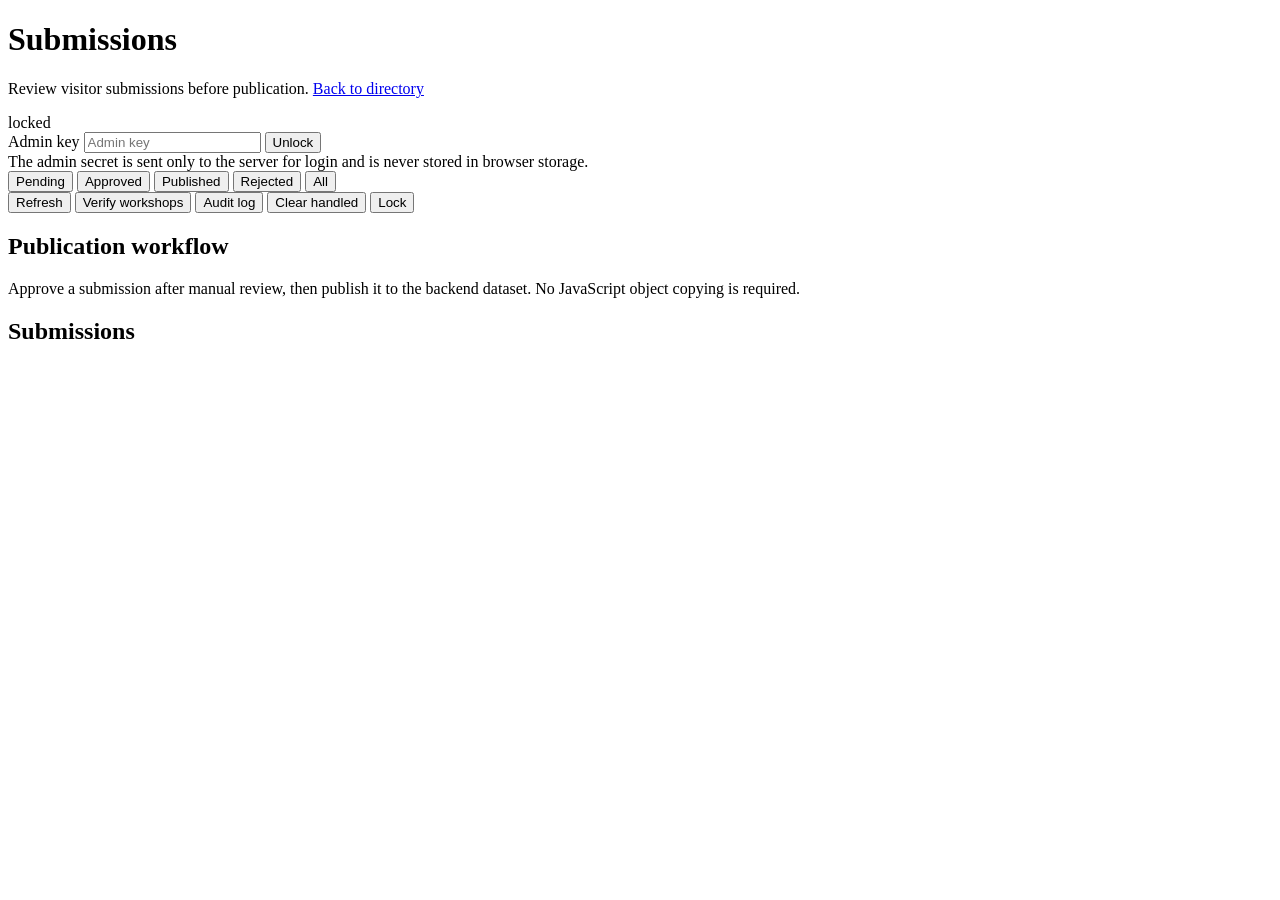
==== admin.html @ c84f1bea "Fix admin's stale directory link and FONT-AUDIT's file reference Follow-up to bca104a: that commit's" ====
<!DOCTYPE html>
<html lang="en">
<head>
<meta charset="UTF-8">
<meta name="viewport" content="width=device-width, initial-scale=1.0, viewport-fit=cover">
<meta name="robots" content="noindex, nofollow">
<title>Submissions — Garage Finder</title>
<link rel="stylesheet" href="css/styles.css?v=2">
<link rel="stylesheet" href="css/admin.css?v=3">
</head>
<body>
<div class="wrap">
  <header>
    <div><h1>Submissions</h1><p>Review visitor submissions before publication. <a href="garage-finder.html">Back to directory</a></p></div>
    <span class="stamp" id="pending-stamp">locked</span>
  </header>
  <div id="gate" class="admin-gate">
    <label for="admin-key">Admin key</label>
    <input type="password" id="admin-key" placeholder="Admin key" autocomplete="off">
    <button class="btn-primary" id="unlock-btn">Unlock</button>
    <div class="hint" id="gate-msg">The admin secret is sent only to the server for login and is never stored in browser storage.</div>
  </div>
  <div id="panel" class="is-hidden">
    <div class="admin-toolbar">
      <div class="admin-filters">
        <button data-s="pending" class="active">Pending</button>
        <button data-s="approved">Approved</button>
        <button data-s="published">Published</button>
        <button data-s="rejected">Rejected</button>
        <button data-s="all">All</button>
      </div>
      <div class="admin-actions">
        <button class="btn-ghost" id="refresh-btn">Refresh</button>
        <button class="btn-ghost" id="verify-btn">Verify workshops</button>
        <button class="btn-ghost" id="audit-btn">Audit log</button>
        <button class="btn-ghost" id="clear-btn">Clear handled</button>
        <button class="btn-primary" id="lock-btn">Lock</button>
      </div>
    </div>
    <div class="export-box">
      <div class="export-head"><h2>Publication workflow</h2><span class="hint" id="export-count"></span></div>
      <p class="hint">Approve a submission after manual review, then publish it to the backend dataset. No JavaScript object copying is required.</p>
    </div>
    <div class="results-head"><h2>Submissions</h2><span class="count" id="showing"></span></div>
    <div id="sub-list"></div>
    <section class="verification-panel" id="verification-panel" hidden>
      <div class="results-head"><h2>Workshop verification</h2><span class="count" id="verification-showing"></span></div>
      <p class="hint">Mark published workshop information as verified, outdated, or requiring review.</p>
      <div id="verification-list"></div>
    </section>
    <section class="verification-panel" id="audit-panel" hidden>
      <div class="results-head"><h2>Admin audit log</h2><span class="count" id="audit-showing"></span></div>
      <div id="audit-list"></div>
    </section>
  </div>
</div>
<script src="security-v4.js?v=4"></script>
<script src="admin/admin.js?v=3"></script>
</body>
</html>
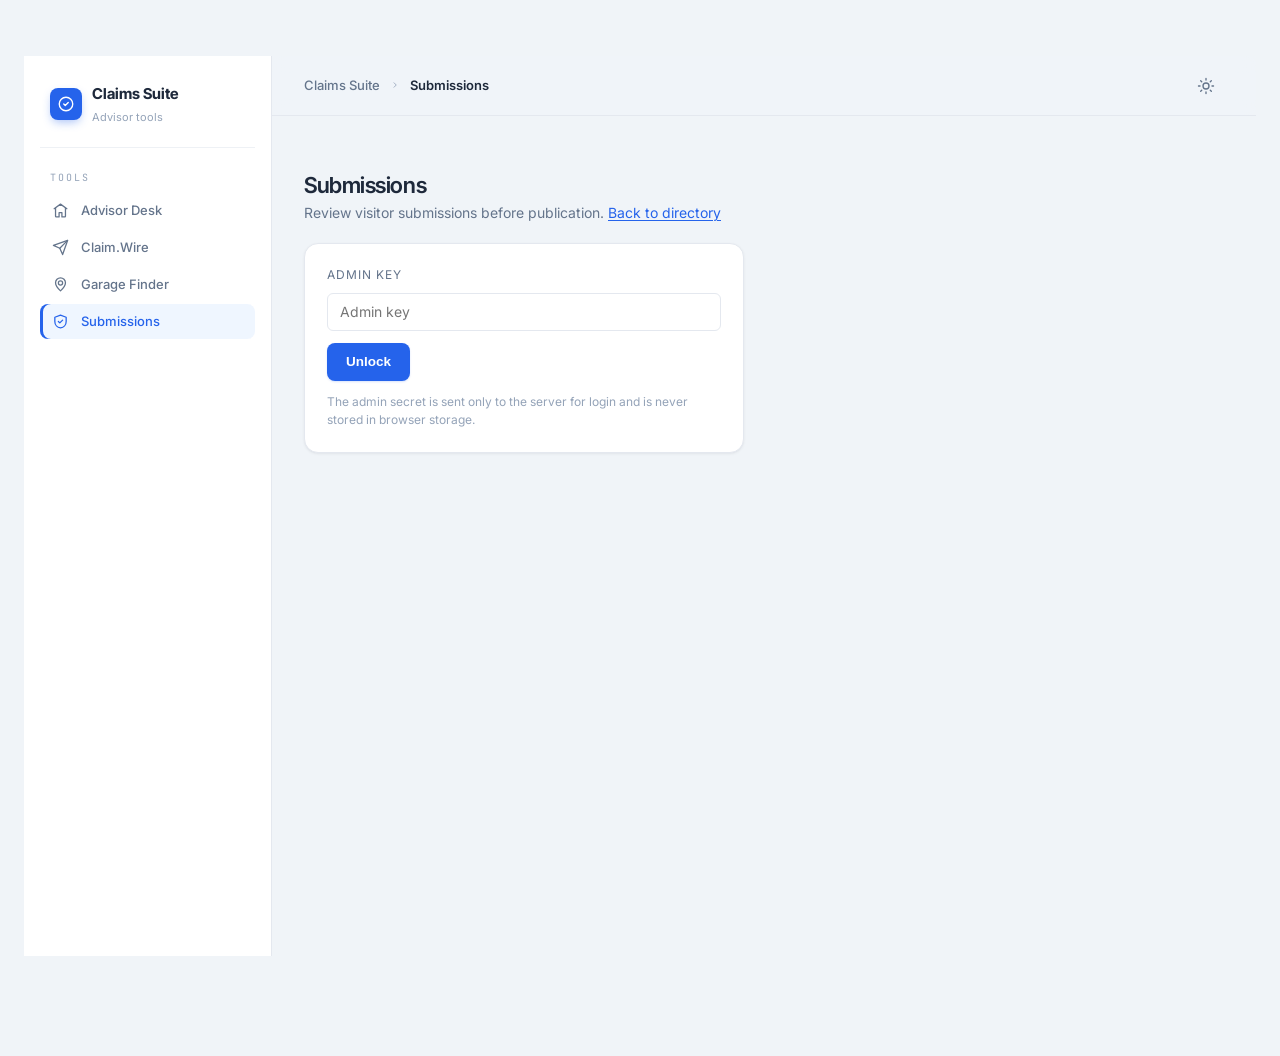
==== commit dc125e51: "Redesign the site with an Adminator-style dashboard shell Add a shared sidebar+topbar app shell and " ====
--- a/admin.html
+++ b/admin.html
@@ -5,10 +5,19 @@
 <meta name="viewport" content="width=device-width, initial-scale=1.0, viewport-fit=cover">
 <meta name="robots" content="noindex, nofollow">
 <title>Submissions — Garage Finder</title>
+<script>try{var t=localStorage.getItem('claims-suite-theme');if(t)document.documentElement.setAttribute('data-theme',t);}catch(e){}</script>
+<link rel="stylesheet" href="css/theme-adminator.css">
 <link rel="stylesheet" href="css/styles.css?v=2">
 <link rel="stylesheet" href="css/admin.css?v=3">
 </head>
-<body>
+<body data-active="admin" data-crumbs="Claims Suite | Submissions">
+
+<div class="shell">
+<div data-shell-sidebar></div>
+<div class="main">
+<div data-shell-topbar></div>
+<main class="content">
+
 <div class="wrap">
   <header>
     <div><h1>Submissions</h1><p>Review visitor submissions before publication. <a href="garage-finder.html">Back to directory</a></p></div>
@@ -54,6 +63,12 @@
     </section>
   </div>
 </div>
+
+</main>
+</div>
+</div>
+
+<script src="js/shell.js"></script>
 <script src="security-v4.js?v=4"></script>
 <script src="admin/admin.js?v=3"></script>
 </body>
--- a/css/theme-adminator.css
+++ b/css/theme-adminator.css
@@ -0,0 +1,169 @@
+/* Shared Adminator-style theme + app shell — used by index.html, claimwire.html,
+   admin.html, and garage-finder's "Adminator" design. Loaded after each page's
+   own stylesheet's tokens are aliased onto these. */
+
+@import url('https://fonts.googleapis.com/css2?family=Inter:wght@400;500;600;700&family=Inter+Tight:wght@500;600;700&family=JetBrains+Mono:wght@400;500&display=swap');
+
+:root{
+  --bg-body:#f0f4f8; --bg-card:#fff; --bg-sidebar:#fff; --bg-hover:#f8fafc; --bg-muted:#f1f5f9;
+  --t-base:#1e293b; --t-muted:#64748b; --t-light:#94a3b8; --t-inverse:#fff;
+  --border:#e4e8ef; --border-soft:#eef1f5;
+  --primary:#2563eb; --primary-light:#3b82f6; --primary-dark:#1d4ed8; --primary-soft:#eff6ff; --primary-ring:rgba(37,99,235,.18);
+  --success:#10b981; --success-soft:#ecfdf5;
+  --warning:#f59e0b; --warning-soft:#fffbeb;
+  --danger:#ef4444; --danger-soft:#fef2f2;
+  --info:#0ea5e9; --info-soft:#f0f9ff;
+  --purple:#8b5cf6; --purple-soft:#f5f3ff;
+  --pink:#ec4899; --pink-soft:#fdf2f8;
+  --teal:#14b8a6; --teal-soft:#f0fdfa;
+  --orange:#f97316; --orange-soft:#fff7ed;
+  --shadow-sm:0 1px 2px 0 rgba(15,23,42,.04);
+  --shadow-card:0 1px 3px 0 rgba(15,23,42,.06),0 1px 2px -1px rgba(15,23,42,.04);
+  --shadow-lg:0 10px 15px -3px rgba(15,23,42,.08),0 4px 6px -4px rgba(15,23,42,.05);
+  --overlay:rgba(240,244,248,.72);
+}
+@media (prefers-color-scheme: dark){
+  :root:not([data-theme="light"]){
+    --bg-body:#0b1120; --bg-card:#141b2d; --bg-sidebar:#141b2d; --bg-hover:#1c2438; --bg-muted:#1a2237;
+    --t-base:#f1f5f9; --t-muted:#94a3b8; --t-light:#64748b; --t-inverse:#0b1120;
+    --border:#222c42; --border-soft:#1a2237;
+    --primary:#60a5fa; --primary-light:#93c5fd; --primary-dark:#3b82f6; --primary-soft:#0f2847; --primary-ring:rgba(96,165,250,.24);
+    --success:#34d399; --success-soft:#0f2a20;
+    --warning:#fbbf24; --warning-soft:#2b1f08;
+    --danger:#f87171; --danger-soft:#2b1414;
+    --info:#38bdf8; --info-soft:#0d2232;
+    --purple:#a78bfa; --purple-soft:#1e1a2c;
+    --pink:#f472b6; --pink-soft:#2a1424;
+    --teal:#2dd4bf; --teal-soft:#0e2826;
+    --orange:#fb923c; --orange-soft:#2a1810;
+    --shadow-sm:0 1px 2px 0 rgba(0,0,0,.4);
+    --shadow-card:0 1px 3px 0 rgba(0,0,0,.3),0 1px 2px -1px rgba(0,0,0,.25);
+    --shadow-lg:0 10px 15px -3px rgba(0,0,0,.5),0 4px 6px -4px rgba(0,0,0,.4);
+    --overlay:rgba(11,17,32,.72);
+  }
+}
+:root[data-theme="dark"]{
+  --bg-body:#0b1120; --bg-card:#141b2d; --bg-sidebar:#141b2d; --bg-hover:#1c2438; --bg-muted:#1a2237;
+  --t-base:#f1f5f9; --t-muted:#94a3b8; --t-light:#64748b; --t-inverse:#0b1120;
+  --border:#222c42; --border-soft:#1a2237;
+  --primary:#60a5fa; --primary-light:#93c5fd; --primary-dark:#3b82f6; --primary-soft:#0f2847; --primary-ring:rgba(96,165,250,.24);
+  --success:#34d399; --success-soft:#0f2a20;
+  --warning:#fbbf24; --warning-soft:#2b1f08;
+  --danger:#f87171; --danger-soft:#2b1414;
+  --info:#38bdf8; --info-soft:#0d2232;
+  --purple:#a78bfa; --purple-soft:#1e1a2c;
+  --pink:#f472b6; --pink-soft:#2a1424;
+  --teal:#2dd4bf; --teal-soft:#0e2826;
+  --orange:#fb923c; --orange-soft:#2a1810;
+  --shadow-sm:0 1px 2px 0 rgba(0,0,0,.4);
+  --shadow-card:0 1px 3px 0 rgba(0,0,0,.3),0 1px 2px -1px rgba(0,0,0,.25);
+  --shadow-lg:0 10px 15px -3px rgba(0,0,0,.5),0 4px 6px -4px rgba(0,0,0,.4);
+  --overlay:rgba(11,17,32,.72);
+}
+
+/* ---------- base ---------- */
+.shell, .shell *{ box-sizing:border-box; }
+.shell{ display:grid; grid-template-columns:248px 1fr; min-height:100vh; background:var(--bg-body); color:var(--t-base);
+  font-family:Inter,system-ui,Segoe UI,Ubuntu,Cantarell,Noto Sans,-apple-system,Roboto,sans-serif;
+  font-size:14px; line-height:1.55; -webkit-font-smoothing:antialiased; }
+.shell .eyebrow{ color:var(--t-light); font-family:'JetBrains Mono',monospace; font-size:10px; font-weight:500; letter-spacing:.18em; text-transform:uppercase; }
+.shell h1, .shell h2, .shell h3{ font-family:'Inter Tight',Inter,sans-serif; letter-spacing:-.02em; margin:0; }
+
+/* ---------- sidebar ---------- */
+.d-sidebar{ background:var(--bg-sidebar); border-right:1px solid var(--border); display:flex; flex-direction:column;
+  gap:22px; height:100vh; overflow-y:auto; padding:22px 16px 18px; position:sticky; top:0; }
+.d-sidebar::-webkit-scrollbar{ width:4px; }
+.d-sidebar .brand{ align-items:center; border-bottom:1px solid var(--border-soft); display:flex; gap:10px; padding:4px 10px 20px; text-decoration:none; color:inherit; }
+.d-sidebar .brand-logo{ background:var(--primary); border-radius:8px; box-shadow:0 4px 10px -2px rgba(37,99,235,.4);
+  display:grid; place-items:center; height:32px; width:32px; flex-shrink:0; color:#fff; }
+.d-sidebar .brand-logo svg{ width:18px; height:18px; }
+.d-sidebar .brand-name{ font-family:'Inter Tight',Inter,sans-serif; font-weight:700; font-size:15px; color:var(--t-base); }
+.d-sidebar .brand-sub{ color:var(--t-light); font-size:11px; }
+.nav-section{ display:flex; flex-direction:column; gap:2px; }
+.nav-label{ color:var(--t-light); font-family:'JetBrains Mono',monospace; font-size:10px; letter-spacing:.2em; padding:0 10px 6px; text-transform:uppercase; }
+.nav-link{ align-items:center; border-radius:8px; color:var(--t-muted); display:flex; font-size:13px; font-weight:500;
+  gap:12px; line-height:1.2; padding:9px 12px; text-decoration:none; transition:background-color .18s ease,color .18s ease,box-shadow .18s ease; }
+.nav-link svg{ width:17px; height:17px; flex-shrink:0; fill:none; stroke:currentColor; stroke-width:1.8; stroke-linecap:round; stroke-linejoin:round; }
+.nav-link:hover{ background:var(--bg-hover); color:var(--t-base); }
+.nav-link.is-active{ background:var(--primary-soft); box-shadow:inset 3px 0 0 var(--primary); color:var(--primary); }
+.nav-badge{ margin-left:auto; border-radius:999px; font-family:'JetBrains Mono',monospace; font-size:10px; font-weight:600; padding:2px 7px; background:var(--primary-soft); color:var(--primary); }
+
+/* ---------- topbar ---------- */
+.main{ display:flex; flex-direction:column; min-width:0; }
+.d-topbar{ align-items:center; backdrop-filter:saturate(140%) blur(10px); -webkit-backdrop-filter:saturate(140%) blur(10px);
+  background:var(--overlay); border-bottom:1px solid var(--border); display:flex; height:60px; justify-content:space-between;
+  padding:0 32px; position:sticky; top:0; z-index:10; }
+.crumbs{ align-items:center; color:var(--t-muted); display:flex; font-size:13px; font-weight:500; gap:10px; }
+.crumbs .current{ color:var(--t-base); font-weight:600; }
+.crumbs .sep{ color:var(--t-light); width:10px; height:10px; }
+.hamburger{ align-items:center; background:none; border:none; border-radius:8px; color:var(--t-base); cursor:pointer;
+  display:none; height:36px; justify-content:center; margin-right:4px; padding:0; transition:background .16s; width:36px; }
+.hamburger svg{ width:20px; height:20px; stroke:currentColor; stroke-width:2; fill:none; }
+.topbar-actions{ align-items:center; display:flex; gap:6px; }
+.icon-btn{ align-items:center; background:none; border:none; border-radius:8px; color:var(--t-muted); cursor:pointer;
+  display:grid; height:36px; place-items:center; position:relative; transition:background .18s,color .18s; width:36px; }
+.icon-btn:hover{ background:var(--bg-hover); color:var(--t-base); }
+.icon-btn svg{ width:18px; height:18px; stroke:currentColor; stroke-width:1.8; fill:none; }
+
+/* ---------- content ---------- */
+.content{ padding:32px 32px 40px; width:100%; max-width:1240px; }
+.grid{ display:grid; gap:20px; grid-template-columns:repeat(12,1fr); }
+.grid>*{ min-width:0; }
+.col-12{ grid-column:span 12; }
+.col-6{ grid-column:span 6; }
+.col-4{ grid-column:span 4; }
+.col-3{ grid-column:span 3; }
+@media (max-width:900px){ .col-6,.col-4,.col-3{ grid-column:span 12; } }
+
+/* ---------- cards / kpis ---------- */
+.card, .kpi-card{ background:var(--bg-card); border:1px solid var(--border); border-radius:14px; box-shadow:var(--shadow-card); }
+.card{ display:flex; flex-direction:column; min-width:0; padding:22px; }
+.card-head{ align-items:flex-end; border-bottom:1px solid var(--border-soft); display:flex; gap:16px; justify-content:space-between; margin-bottom:20px; padding:0 0 16px; }
+.card-title{ font-size:16px; font-weight:700; color:var(--t-base); }
+.card-action{ color:var(--primary); font-size:12.5px; font-weight:600; text-decoration:none; white-space:nowrap; }
+.kpi-card{ display:flex; flex-direction:column; gap:14px; padding:22px 22px 20px; }
+.kpi-top{ display:flex; align-items:center; justify-content:space-between; gap:12px; }
+.kpi-icon{ border-radius:9px; display:grid; flex-shrink:0; height:32px; place-items:center; width:32px; }
+.kpi-icon svg{ width:16px; height:16px; stroke:currentColor; fill:none; stroke-width:1.8; }
+.kpi-icon.success{ background:var(--success-soft); color:var(--success); }
+.kpi-icon.danger{ background:var(--danger-soft); color:var(--danger); }
+.kpi-icon.primary{ background:var(--primary-soft); color:var(--primary); }
+.kpi-icon.purple{ background:var(--purple-soft); color:var(--purple); }
+.kpi-icon.warning{ background:var(--warning-soft); color:var(--warning); }
+.kpi-label{ color:var(--t-muted); font-size:12.5px; font-weight:500; }
+.kpi-value{ color:var(--t-base); font-family:'Inter Tight',Inter,sans-serif; font-size:34px; font-weight:700; letter-spacing:-.03em; line-height:1; }
+.kpi-pill{ align-items:center; border-radius:999px; display:inline-flex; flex-shrink:0; font-family:'JetBrains Mono',monospace; font-size:10.5px; font-weight:500; gap:4px; letter-spacing:.02em; padding:4px 9px; }
+.kpi-pill svg{ width:11px; height:11px; stroke:currentColor; fill:none; stroke-width:2.5; }
+.kpi-pill.up{ background:var(--success-soft); color:var(--success); }
+.kpi-pill.down{ background:var(--danger-soft); color:var(--danger); }
+.kpi-pill.flat, .kpi-pill.info{ background:var(--info-soft); color:var(--info); }
+
+/* ---------- tags / badges ---------- */
+.tag{ align-items:center; border-radius:999px; display:inline-flex; font-size:10.5px; font-weight:600; letter-spacing:.02em; line-height:1; padding:3px 9px; }
+.tag.t-new{ background:var(--purple-soft); color:var(--purple); }
+.tag.t-used{ background:var(--orange-soft); color:var(--orange); }
+.tag.t-unavail{ background:var(--danger-soft); color:var(--danger); }
+.tag.t-old{ background:var(--bg-muted); color:var(--t-muted); }
+
+/* ---------- table ---------- */
+.table{ border-collapse:collapse; width:100%; }
+.table thead th{ border-bottom:1px solid var(--border); color:var(--t-light); font-family:'JetBrains Mono',monospace; font-size:10px; font-weight:500; letter-spacing:.14em; padding:10px 0 12px; text-align:left; text-transform:uppercase; }
+.table tbody td{ border-bottom:1px solid var(--border-soft); padding:12px 0; font-size:13.5px; color:var(--t-base); }
+.table tbody tr:last-child td{ border-bottom:none; }
+
+/* ---------- buttons ---------- */
+.btn{ align-items:center; border:1px solid transparent; border-radius:8px; cursor:pointer; display:inline-flex; font-size:13px; font-weight:600; gap:8px; padding:9px 14px; transition:all .18s ease; white-space:nowrap; font-family:inherit; }
+.btn svg{ width:15px; height:15px; stroke:currentColor; fill:none; stroke-width:2; }
+.btn--primary{ background:var(--primary); box-shadow:0 1px 2px var(--primary-ring); color:#fff; }
+.btn--primary:hover{ background:var(--primary-dark); }
+.btn--ghost{ background:var(--bg-card); border-color:var(--border); color:var(--t-base); }
+.btn--ghost:hover{ background:var(--bg-hover); }
+
+/* ---------- mobile drawer ---------- */
+@media (max-width:900px){
+  .shell{ grid-template-columns:1fr; }
+  .d-sidebar{ position:fixed; left:0; top:0; width:248px; z-index:40; transform:translateX(-100%); transition:transform .22s ease; box-shadow:var(--shadow-lg); }
+  .shell.is-drawer-open .d-sidebar{ transform:translateX(0); }
+  .hamburger{ display:flex; }
+  .content{ padding:20px 18px 32px; }
+}
--- a/css/styles.css
+++ b/css/styles.css
@@ -0,0 +1,815 @@
+  :root{
+    /* Aliased onto the shared Adminator tokens in css/theme-adminator.css — this
+       repaints every rule below without needing to touch each one. */
+    --ink:var(--t-base);
+    --ink-soft:var(--t-muted);
+    --ink-faint:var(--t-light);
+    --bg:var(--bg-card);
+    --surface:var(--bg-body);
+    /* --border and --danger share their name with a css/theme-adminator.css token
+       of the same name — leaving them undeclared here lets that shared value
+       cascade through instead of self-referencing (which would be circular). */
+    --border-strong:var(--border);
+    --agency:var(--success);
+    --nonagency:var(--warning);
+    --focus:var(--primary);
+    --on-ink:var(--t-inverse);
+    --agency-tint:var(--success-soft);
+    --nonagency-tint:var(--warning-soft);
+    font-family:Inter,-apple-system,BlinkMacSystemFont,'Segoe UI',Roboto,Helvetica,Arial,sans-serif;
+  }
+  *{box-sizing:border-box;}
+  body{
+    margin:0;
+    background:var(--surface);
+    transition:background .15s ease, color .15s ease;
+    color:var(--ink);
+    padding:56px 24px 100px;
+    min-height:100vh;
+  }
+  .wrap{max-width:1180px;margin:0 auto;}
+  header{
+    margin-bottom:20px;
+  }
+  header h1{
+    font-size:22px;
+    font-weight:600;
+    margin:0 0 6px;
+    letter-spacing:-0.01em;
+  }
+  header p{
+    margin:0;
+    color:var(--ink-soft);
+    font-size:14px;
+    line-height:1.5;
+  }
+  .stamp{
+    font-size:12.5px;
+    color:var(--ink-faint);
+    display:none;
+  }
+  .stats-row{
+    display:grid;
+    grid-template-columns:repeat(4,1fr);
+    gap:14px;
+    margin-bottom:14px;
+  }
+  @media (max-width:700px){
+    .stats-row{grid-template-columns:1fr 1fr;}
+  }
+  .stat-cell{
+    background:var(--bg);
+    border:1px solid var(--border);
+    border-radius:16px;
+    padding:18px 20px;
+  }
+  .stat-num{
+    font-size:28px;
+    font-weight:700;
+    letter-spacing:-0.02em;
+    line-height:1;
+    margin-bottom:6px;
+  }
+  .stat-cell.agency .stat-num{color:var(--agency);}
+  .stat-cell.nonagency .stat-num{color:var(--nonagency);}
+  .stat-label{
+    font-size:12.5px;
+    color:var(--ink-soft);
+    font-weight:500;
+  }
+  .panel{
+    padding:20px 22px;
+    margin-bottom:14px;
+    background:var(--bg);
+    border:1px solid var(--border);
+    border-radius:16px;
+  }
+  .filters{
+    display:grid;
+    grid-template-columns:1.3fr 1fr 1fr 1.2fr auto;
+    gap:12px;
+    align-items:end;
+  }
+  @media (max-width:760px){
+    .filters{grid-template-columns:1fr 1fr;}
+  }
+  .field label{
+    display:block;
+    font-size:12px;
+    font-weight:500;
+    color:var(--ink-soft);
+    margin-bottom:6px;
+  }
+  input,select{
+    width:100%;
+    height:38px;
+    border:1px solid var(--border-strong);
+    border-radius:6px;
+    padding:0 12px;
+    font-size:14px;
+    background:var(--bg);
+    color:var(--ink);
+    font-family:inherit;
+    transition:border-color .12s ease, background .15s ease;
+  }
+  input:focus,select:focus,button:focus{
+    outline:none;
+    border-color:var(--focus);
+    box-shadow:0 0 0 3px rgba(37,99,235,0.1);
+  }
+  .type-toggle{display:flex;flex-direction:column;gap:2px;}
+  .type-toggle button{
+    height:38px;
+    border:none;
+    border-radius:8px;
+    background:transparent;
+    font-size:13.5px;
+    font-weight:500;
+    cursor:pointer;
+    color:var(--ink-soft);
+    text-align:left;
+    padding:0 12px;
+    transition:all .12s ease;
+  }
+  .type-toggle button:hover{background:var(--surface);}
+  .type-toggle button.active[data-t="all"]{background:var(--ink);color:var(--on-ink);}
+  .type-toggle button.active[data-t="agency"]{background:var(--agency);color:var(--on-ink);}
+  .type-toggle button.active[data-t="nonagency"]{background:var(--nonagency);color:var(--on-ink);}
+  .btn-primary{
+    height:38px;
+    padding:0 18px;
+    background:var(--primary);
+    color:#fff;
+    border:1px solid transparent;
+    border-radius:8px;
+    font-size:13.5px;
+    font-weight:600;
+    cursor:pointer;
+    white-space:nowrap;
+    box-shadow:0 1px 2px var(--primary-ring);
+    transition:background .12s ease;
+  }
+  .btn-primary:hover{background:var(--primary-dark);}
+  .btn-ghost{
+    height:38px;
+    padding:0 16px;
+    background:var(--bg);
+    color:var(--ink);
+    border:1px solid var(--border-strong);
+    border-radius:8px;
+    font-size:13.5px;
+    font-weight:600;
+    cursor:pointer;
+    transition:background .12s ease;
+  }
+  .btn-ghost:hover{background:var(--surface);}
+  .theme-toggle{
+    height:38px;
+    width:38px;
+    padding:0;
+    background:var(--bg);
+    color:var(--ink-soft);
+    border:1px solid var(--border-strong);
+    border-radius:8px;
+    cursor:pointer;
+    display:flex;
+    align-items:center;
+    justify-content:center;
+    transition:background .12s ease, color .12s ease;
+    flex-shrink:0;
+  }
+  .theme-toggle:hover{background:var(--surface);color:var(--ink);}
+  .theme-toggle svg{width:17px;height:17px;}
+  .mega-bar{
+    display:flex;
+    align-items:stretch;
+    background:var(--bg);
+    border:1px solid var(--border-strong);
+    border-radius:14px;
+    box-shadow:0 1px 3px rgba(0,0,0,0.04);
+    margin-bottom:12px;
+    position:relative;
+  }
+  .mega-bar:focus-within{border-color:var(--focus);box-shadow:0 0 0 3px rgba(37,99,235,0.1);}
+  .mega-seg{position:relative;display:flex;align-items:center;}
+  .mega-divider{width:1px;background:var(--border);margin:10px 0;}
+  .mega-trigger{
+    display:flex;
+    align-items:center;
+    gap:8px;
+    height:52px;
+    padding:0 16px;
+    border:none;
+    background:none;
+    cursor:pointer;
+    font-size:13.5px;
+    font-weight:500;
+    color:var(--ink);
+    white-space:nowrap;
+    border-radius:14px 0 0 14px;
+    transition:background .12s ease;
+  }
+  #insurer-seg .mega-trigger{border-radius:0;}
+  .mega-trigger:hover{background:var(--surface);}
+  .mega-trigger-icon{font-size:14px;}
+  .chevron{width:14px;height:14px;flex-shrink:0;color:var(--ink-faint);transition:transform .15s ease;}
+  .mega-seg.open .chevron{transform:rotate(180deg);}
+  .mega-make-seg{
+    flex:1;
+    min-width:0;
+    display:flex;
+    align-items:center;
+    gap:8px;
+    padding:0 16px;
+  }
+  .search-icon{width:16px;height:16px;flex-shrink:0;color:var(--ink-faint);}
+  .mega-make-seg input{
+    border:none;
+    height:52px;
+    padding:0;
+    font-size:14px;
+    background:transparent;
+    flex:1;
+    min-width:0;
+  }
+  .mega-make-seg input:focus{outline:none;box-shadow:none;}
+  .mega-panel{
+    display:none;
+    position:absolute;
+    top:calc(100% + 8px);
+    left:0;
+    min-width:200px;
+    background:var(--bg);
+    border:1px solid var(--border-strong);
+    border-radius:12px;
+    box-shadow:0 12px 32px rgba(0,0,0,0.14);
+    padding:8px;
+    z-index:20;
+  }
+  .mega-panel-wide{min-width:280px;padding:10px;}
+  .mega-seg.open .mega-panel{display:block;}
+  .mega-panel-search{
+    width:100%;
+    height:36px;
+    margin-bottom:8px;
+    border:1px solid var(--border-strong);
+    border-radius:8px;
+    padding:0 10px;
+    font-size:13px;
+    background:var(--bg);
+    color:var(--ink);
+    font-family:inherit;
+  }
+  .mega-panel-search:focus{outline:none;border-color:var(--focus);}
+  .mega-panel-list{max-height:280px;overflow-y:auto;display:flex;flex-direction:column;gap:2px;}
+  .mega-panel-item{
+    display:block;
+    width:100%;
+    text-align:left;
+    padding:8px 10px;
+    border:none;
+    background:none;
+    border-radius:7px;
+    font-size:13px;
+    color:var(--ink);
+    cursor:pointer;
+  }
+  .mega-panel-item:hover{background:var(--surface);}
+  .mega-panel-item.active{background:var(--ink);color:var(--on-ink);}
+  .mega-panel-empty{padding:10px;font-size:12.5px;color:var(--ink-faint);text-align:center;}
+  .secondary-row{
+    display:flex;
+    justify-content:flex-end;
+    margin-bottom:20px;
+  }
+  @media (max-width:700px){
+    .mega-bar{flex-direction:column;}
+    .mega-divider{display:none;}
+    .mega-trigger, .mega-make-seg{border-radius:0;}
+    .mega-panel{left:0;right:0;min-width:0;}
+    .secondary-row{flex-wrap:wrap;}
+    .secondary-row .btn-primary{margin-left:0;width:100%;}
+  }
+  .results-head{
+    display:flex;
+    justify-content:space-between;
+    align-items:baseline;
+    margin:6px 0 14px;
+  }
+  .results-head h2{
+    font-size:14px;
+    font-weight:600;
+    margin:0;
+    color:var(--ink-soft);
+    text-transform:uppercase;
+    letter-spacing:0.04em;
+  }
+  .count{font-size:12.5px;color:var(--ink-faint);}
+  .grid{
+    display:grid;
+    grid-template-columns:repeat(auto-fill, minmax(300px, 1fr));
+    gap:14px;
+    align-items:start;
+  }
+  .card{
+    display:flex;
+    flex-direction:column;
+    background:var(--bg);
+    border:1px solid var(--border);
+    border-radius:16px;
+    padding:16px 18px 14px;
+    position:relative;
+    overflow:hidden;
+    transition:box-shadow .15s ease, transform .15s ease, border-color .15s ease;
+  }
+  .card::before{
+    content:'';
+    position:absolute;
+    top:0; left:0; right:0;
+    height:4px;
+    border-radius:16px 16px 0 0;
+  }
+  .card.agency::before{background:var(--agency);}
+  .card.nonagency::before{background:var(--nonagency);}
+  .card:hover{
+    box-shadow:0 8px 24px rgba(0,0,0,0.08);
+    transform:translateY(-2px);
+    border-color:var(--border-strong);
+  }
+  .card .stub{
+    display:inline-flex;
+    align-items:center;
+    justify-content:center;
+    font-family:ui-monospace,SFMono-Regular,Menlo,monospace;
+    font-size:10.5px;
+    font-weight:700;
+    letter-spacing:0.02em;
+    color:#fff;
+    border-radius:6px;
+    padding:3px 8px;
+    width:fit-content;
+    margin-bottom:10px;
+  }
+  .card.agency .stub{background:var(--agency);}
+  .card.nonagency .stub{background:var(--nonagency);}
+  .card-body{flex:1;min-width:0;display:flex;flex-direction:column;}
+  .card-top{
+    display:flex;
+    justify-content:space-between;
+    align-items:flex-start;
+    gap:10px;
+    margin-bottom:6px;
+  }
+  .card-top h3{
+    font-size:15px;
+    font-weight:600;
+    margin:0;
+    line-height:1.35;
+  }
+  .badge{
+    font-size:10.5px;
+    font-weight:600;
+    padding:2px 9px;
+    border-radius:20px;
+    white-space:nowrap;
+    flex-shrink:0;
+  }
+  .badge.agency{color:var(--agency);background:var(--agency-tint);}
+  .badge.nonagency{color:var(--nonagency);background:var(--nonagency-tint);}
+  .meta-row{
+    display:flex;
+    flex-wrap:wrap;
+    gap:4px 12px;
+    font-size:12.5px;
+    color:var(--ink-soft);
+    margin-bottom:8px;
+  }
+  .meta-row span{display:flex;align-items:center;gap:5px;}
+  .tags{display:flex;flex-wrap:wrap;gap:6px;margin-top:6px;}
+  .tag{
+    font-size:11px;
+    padding:3px 9px;
+    border-radius:6px;
+    background:var(--surface);
+    color:var(--ink-soft);
+  }
+  .tag.make{font-family:ui-monospace,SFMono-Regular,Menlo,monospace;}
+  .card-actions{display:flex;gap:14px;margin-top:12px;padding-top:12px;border-top:1px solid var(--border);}
+  .card-actions button{
+    font-size:12px;
+    padding:0;
+    border:none;
+    background:none;
+    cursor:pointer;
+    color:var(--ink-faint);
+    font-weight:500;
+    transition:color .12s ease;
+  }
+  .card-actions button:hover{color:var(--ink);}
+  .card-actions button.del:hover{color:var(--danger);}
+  .empty{
+    grid-column:1 / -1;
+    text-align:center;
+    padding:56px 20px;
+    color:var(--ink-soft);
+    font-size:14px;
+    background:var(--bg);
+    border:1px solid var(--border);
+    border-radius:16px;
+  }
+  .empty b{color:var(--ink);}
+  .source-note{
+    font-size:12px;
+    color:var(--ink-faint);
+    margin-top:5px;
+  }
+  dialog{
+    border:none;
+    border-radius:10px;
+    padding:0;
+    width:min(480px,92vw);
+    background:var(--bg);
+    color:var(--ink);
+    box-shadow:0 12px 36px rgba(0,0,0,0.14);
+  }
+  dialog::backdrop{background:rgba(0,0,0,0.35);}
+  .modal-head{
+    display:flex;
+    justify-content:space-between;
+    align-items:center;
+    padding:18px 22px;
+    border-bottom:1px solid var(--border);
+  }
+  .modal-head h3{margin:0;font-size:16px;font-weight:600;}
+  .modal-head button{background:none;border:none;font-size:18px;cursor:pointer;color:var(--ink-soft);}
+  .modal-body{padding:20px 22px;display:flex;flex-direction:column;gap:14px;max-height:70vh;overflow-y:auto;}
+  .modal-foot{
+    padding:16px 22px;
+    border-top:1px solid var(--border);
+    display:flex;
+    justify-content:flex-end;
+    gap:8px;
+  }
+  .radio-row{display:flex;gap:16px;}
+  .radio-row label{
+    display:flex;align-items:center;gap:6px;
+    font-size:13.5px;font-weight:500;color:var(--ink-soft);
+  }
+  .hint{font-size:12px;color:var(--ink-faint);margin-top:-6px;}
+
+  /* Shown only when one of the data-*.js files fails to load (usually a typo). */
+  .data-warning{
+    border:1px solid var(--danger);
+    border-left:4px solid var(--danger);
+    background:var(--surface);
+    color:var(--ink);
+    padding:14px 16px;
+    margin:0 0 18px;
+    font-size:13.5px;
+    line-height:1.6;
+  }
+  .data-warning code{
+    font-family:ui-monospace, SFMono-Regular, Menlo, monospace;
+    font-size:12.5px;
+    background:var(--bg);
+    border:1px solid var(--border);
+    padding:1px 5px;
+  }
+
+  /* Feedback strip after a visitor submits a workshop. */
+  .toast{
+    border:1px solid var(--border-strong);
+    border-left:4px solid var(--focus);
+    background:var(--surface);
+    color:var(--ink);
+    padding:14px 16px;
+    margin:0 0 18px;
+    font-size:13.5px;
+    line-height:1.6;
+  }
+  .toast.warn{ border-left-color:var(--nonagency); }
+
+  /* Marks a card the visitor added that hasn't been merged into the data files yet. */
+  .pending-flag{
+    display:inline-block;
+    border:1px dashed var(--focus);
+    color:var(--focus);
+    font-size:11.5px;
+    line-height:1.4;
+    padding:4px 9px;
+    margin:0 0 10px;
+  }
+
+  /* Tap-to-call and open-in-maps links on the workshop cards. */
+  .meta-row a.meta-link{
+    color:var(--ink-soft);
+    text-decoration:underline;
+    text-decoration-color:var(--border-strong);
+    text-underline-offset:3px;
+    transition:color .12s ease, text-decoration-color .12s ease;
+  }
+  .meta-row a.meta-link:hover{
+    color:var(--ink);
+    text-decoration-color:var(--ink);
+  }
+  .card-actions a.act{
+    font-size:12px;
+    font-weight:500;
+    color:var(--ink-faint);
+    text-decoration:none;
+    transition:color .12s ease;
+  }
+  .card-actions a.act:hover{ color:var(--ink); }
+  .card-actions a.act.call{ color:var(--agency); }
+  .card-actions a.act.call:hover{ opacity:.75; }
+
+  /* On touch screens the two primary actions get a bigger tap target. */
+  @media (hover:none){
+    .card-actions{gap:10px;flex-wrap:wrap;}
+    .card-actions a.act{
+      border:1px solid var(--border-strong);
+      padding:7px 14px;
+      color:var(--ink);
+    }
+    .card-actions a.act.call{
+      border-color:var(--agency);
+      color:var(--agency);
+    }
+  }
+
+  /* "Copy details" shares the .act look with Call and Directions. */
+  .card-actions button.act{
+    border:none;
+    background:none;
+    font-size:12px;
+    font-weight:500;
+    color:var(--ink-faint);
+    cursor:pointer;
+    padding:0;
+    transition:color .12s ease;
+  }
+  .card-actions button.act:hover{ color:var(--ink); }
+  @media (hover:none){
+    .card-actions button.act{
+      border:1px solid var(--border-strong);
+      padding:7px 14px;
+      color:var(--ink);
+    }
+  }
+
+  /* ==========================================================================
+     PHONE LAYOUT
+     Everything below 640px. The rules above are tuned for tablets and up.
+     ========================================================================== */
+  @media (max-width:640px){
+    body{padding:18px 13px 80px;}
+
+    header{margin-bottom:14px;}
+    header h1{font-size:19px;}
+    header p{font-size:13px;line-height:1.45;}
+
+    /* Tighter stat cells — four big boxes ate half the first screen. */
+    .stats-row{gap:8px;margin-bottom:10px;}
+    .stat-cell{padding:12px 13px;border-radius:12px;}
+    .stat-num{font-size:22px;margin-bottom:3px;}
+    .stat-label{font-size:11.5px;}
+
+    .panel{padding:14px;border-radius:12px;}
+    .filters{grid-template-columns:1fr;gap:10px;}
+
+    /* One card per row: 300px minimum columns left no breathing room. */
+    .grid{grid-template-columns:1fr;gap:10px;}
+    .card{padding:14px 15px 12px;border-radius:12px;}
+    .card-top h3{font-size:15.5px;}
+    .meta-row{font-size:13px;gap:5px 12px;}
+    .results-head{margin:4px 0 10px;}
+
+    /* 16px is the threshold below which iOS Safari zooms in on focus. */
+    input,select{height:44px;font-size:16px;}
+    .mega-trigger{height:50px;font-size:14px;}
+    .mega-make-seg input{height:50px;}
+  }
+
+  /* Long workshop names, addresses and insurer names can't push the layout
+     sideways on a narrow screen. */
+  .card-top h3, .meta-row, .tag, .source-note, .sub-fields dd{overflow-wrap:anywhere;}
+
+  /* Keep the filter bar reachable while scrolling a long result list. */
+  @media (max-width:640px){
+    .mega-bar{
+      position:sticky;
+      top:0;
+      z-index:40;
+      margin-left:-13px;
+      margin-right:-13px;
+      border-radius:0;
+      border-left:none;
+      border-right:none;
+    }
+  }
+
+  /* Touch devices: no hover effects, and real tap targets on every action. */
+  @media (hover:none){
+    .card:hover{box-shadow:none;transform:none;border-color:var(--border);}
+    .card-actions{gap:8px;flex-wrap:wrap;}
+    .card-actions button:not(.act){
+      border:1px solid var(--border-strong);
+      border-radius:8px;
+      padding:8px 14px;
+      color:var(--ink);
+      min-height:38px;
+    }
+    .card-actions a.act, .card-actions button.act{
+      border-radius:8px;
+      min-height:38px;
+      display:inline-flex;
+      align-items:center;
+    }
+    .card-actions button.del{color:var(--danger);}
+  }
+
+  /* The add/edit form becomes a bottom sheet — reachable with a thumb, and it
+     doesn't fight with the on-screen keyboard. */
+  @media (max-width:640px){
+    dialog{
+      width:100vw;
+      max-width:100vw;
+      margin:0;
+      position:fixed;
+      left:0;
+      right:0;
+      bottom:0;
+      top:auto;
+      max-height:92vh;
+      border-radius:16px 16px 0 0;
+    }
+    .modal-head{padding:16px;}
+    .modal-body{padding:16px;max-height:none;gap:13px;}
+    .modal-foot{
+      padding:12px 16px calc(12px + env(safe-area-inset-bottom));
+      position:sticky;
+      bottom:0;
+      background:var(--bg);
+      gap:10px;
+    }
+    .modal-foot button{flex:1;min-height:46px;font-size:15px;}
+    .radio-row{gap:12px;}
+    .radio-row label{min-height:38px;}
+  }
+
+  /* Jump back to the filters after scrolling through a few hundred cards. */
+  .to-top{
+    position:fixed;
+    right:14px;
+    bottom:calc(16px + env(safe-area-inset-bottom));
+    z-index:50;
+    width:46px;
+    height:46px;
+    border-radius:50%;
+    border:1px solid var(--border-strong);
+    background:var(--bg);
+    color:var(--ink);
+    font-size:17px;
+    line-height:1;
+    cursor:pointer;
+    box-shadow:0 4px 14px rgba(0,0,0,0.16);
+    opacity:0;
+    pointer-events:none;
+    transition:opacity .18s ease;
+  }
+  .to-top.show{opacity:1;pointer-events:auto;}
+  @media (min-width:641px){ .to-top{display:none;} }
+
+  /* ==========================================================================
+     CAR MAKE LOGOS
+     Real logo files live in the logos/ folder. Makes with no file get a
+     lettered badge in the brand colour, so nothing ever renders broken.
+     ========================================================================== */
+  .make-logo{
+    width:26px;
+    height:26px;
+    flex-shrink:0;
+    object-fit:contain;
+    border-radius:5px;
+    background:var(--surface);
+  }
+  .make-logo.fallback{
+    display:inline-flex;
+    align-items:center;
+    justify-content:center;
+    font-size:10px;
+    font-weight:700;
+    letter-spacing:0.02em;
+    color:#fff;
+    font-family:ui-monospace,SFMono-Regular,Menlo,monospace;
+  }
+  .make-logo.fallback.all{background:var(--ink-faint);font-size:8.5px;}
+  /* Applies to both the make list and the insurer list — scoping this under
+     .make-panel-list meant insurer rows lost their flex layout and the logo
+     sat flush against the name. */
+  .mega-panel-item.make-item{
+    display:flex;
+    align-items:center;
+    gap:12px;
+    text-align:left;
+  }
+  .make-name{flex:1;min-width:0;overflow:hidden;text-overflow:ellipsis;white-space:nowrap;}
+  .mega-make-seg{position:relative;}
+  #make-panel{left:auto;right:0;min-width:280px;}
+  @media (max-width:700px){ #make-panel{left:0;right:0;min-width:0;} }
+
+  /* ==========================================================================
+     CALL PICKER
+     ========================================================================== */
+  .call-intro{
+    margin:0 0 4px;
+    font-size:13px;
+    color:var(--ink-soft);
+    line-height:1.5;
+  }
+  .call-option{
+    display:flex;
+    align-items:center;
+    justify-content:space-between;
+    gap:14px;
+    padding:14px 16px;
+    border:1px solid var(--border-strong);
+    border-radius:10px;
+    text-decoration:none;
+    color:var(--ink);
+    transition:border-color .12s ease, background .12s ease;
+  }
+  .call-option:hover{border-color:var(--focus);background:var(--surface);}
+  .call-number{
+    font-size:15px;
+    font-weight:600;
+    font-variant-numeric:tabular-nums;
+    overflow-wrap:anywhere;
+  }
+  .call-go{
+    flex-shrink:0;
+    font-size:12.5px;
+    font-weight:600;
+    color:var(--agency);
+    border:1px solid var(--agency);
+    border-radius:20px;
+    padding:5px 14px;
+  }
+  #call-modal .modal-body{gap:10px;}
+
+  /* ==========================================================================
+     TYPE TOGGLE
+     One button that cycles: all -> agency (green) -> non-agency (yellow).
+     Colours match the accent stripe on the cards.
+     ========================================================================== */
+  .type-cycle{
+    gap:9px;
+    min-width:158px;
+    justify-content:flex-start;
+    border-radius:14px 0 0 14px;
+    transition:background .16s ease, color .16s ease;
+  }
+  .type-dot{
+    width:11px;
+    height:11px;
+    border-radius:50%;
+    flex-shrink:0;
+    border:2px solid var(--ink-faint);
+    background:transparent;
+    transition:background .16s ease, border-color .16s ease, box-shadow .16s ease;
+  }
+  .type-cycle[data-state="agency"]{
+    background:var(--agency-tint);
+    color:var(--agency);
+  }
+  .type-cycle[data-state="agency"] .type-dot{
+    background:var(--agency);
+    border-color:var(--agency);
+    box-shadow:0 0 0 3px var(--agency-tint);
+  }
+  .type-cycle[data-state="nonagency"]{
+    background:var(--nonagency-tint);
+    color:var(--nonagency);
+  }
+  .type-cycle[data-state="nonagency"] .type-dot{
+    background:var(--nonagency);
+    border-color:var(--nonagency);
+    box-shadow:0 0 0 3px var(--nonagency-tint);
+  }
+  .type-cycle[data-state="agency"]:hover,
+  .type-cycle[data-state="nonagency"]:hover{filter:brightness(0.97);}
+  @media (max-width:700px){
+    .type-cycle{border-radius:0;width:100%;min-width:0;}
+  }
+
+  /* Insurer rows reuse the make-item layout, but names run long. */
+  #insurer-panel-list .make-name{
+    white-space:normal;
+    line-height:1.35;
+    font-size:13px;
+  }
+  #insurer-panel-list .mega-panel-item.make-item{
+    align-items:center;
+    gap:12px;
+    padding:9px 12px;
+  }
--- a/css/admin.css
+++ b/css/admin.css
@@ -0,0 +1,166 @@
+/* Admin review page — loaded on top of styles.css, which supplies the palette. */
+
+.admin-gate{
+  border:1px solid var(--border);
+  background:var(--bg);
+  border-radius:14px;
+  box-shadow:var(--shadow-card);
+  padding:22px;
+  max-width:440px;
+  margin:0 0 24px;
+}
+.admin-gate label{
+  display:block;
+  font-size:12px;
+  text-transform:uppercase;
+  letter-spacing:.08em;
+  color:var(--ink-soft);
+  margin-bottom:8px;
+}
+.admin-gate input{
+  width:100%;
+  padding:11px 12px;
+  border:1px solid var(--border-strong);
+  background:var(--bg);
+  color:var(--ink);
+  font-size:14px;
+  margin-bottom:12px;
+}
+.admin-gate input:focus{ outline:2px solid var(--focus); outline-offset:-2px; }
+.admin-gate .hint{ margin-top:12px; }
+
+.admin-toolbar{
+  display:flex;
+  flex-wrap:wrap;
+  gap:12px;
+  justify-content:space-between;
+  align-items:center;
+  margin-bottom:22px;
+}
+.admin-filters, .admin-actions, .export-tabs{ display:flex; flex-wrap:wrap; gap:8px; }
+.admin-filters button, .export-tabs button{
+  border:1px solid var(--border-strong);
+  background:var(--bg);
+  color:var(--ink-soft);
+  padding:8px 14px;
+  border-radius:20px;
+  font-size:13px;
+  font-weight:500;
+  cursor:pointer;
+  transition:background .15s ease,color .15s ease,border-color .15s ease;
+}
+.admin-filters button.active, .export-tabs button.active{
+  background:var(--primary-soft);
+  color:var(--primary);
+  border-color:var(--primary-soft);
+}
+
+.export-box{
+  border:1px solid var(--border);
+  background:var(--bg);
+  border-radius:14px;
+  box-shadow:var(--shadow-card);
+  padding:20px;
+  margin-bottom:32px;
+}
+.export-head{ display:flex; justify-content:space-between; align-items:baseline; gap:12px; }
+.export-head h2{ font-size:16px; margin:0 0 4px; }
+.export-box .export-tabs{ margin:14px 0 12px; }
+.export-box textarea{
+  width:100%;
+  min-height:190px;
+  padding:14px;
+  border:1px solid var(--border-strong);
+  background:var(--bg);
+  color:var(--ink);
+  font-family:ui-monospace, SFMono-Regular, Menlo, monospace;
+  font-size:12.5px;
+  line-height:1.65;
+  white-space:pre;
+  resize:vertical;
+  margin-bottom:12px;
+}
+.export-box textarea:focus{ outline:2px solid var(--focus); outline-offset:-2px; }
+.export-box .hint{ margin-left:10px; }
+
+.sub-card{
+  border:1px solid var(--border);
+  border-left:3px solid var(--border-strong);
+  background:var(--bg);
+  border-radius:14px;
+  box-shadow:var(--shadow-card);
+  padding:18px 20px;
+  margin-bottom:14px;
+}
+.sub-card.pending{ border-left-color:var(--focus); }
+.sub-card.merged{ border-left-color:var(--agency); }
+.sub-card.rejected{ border-left-color:var(--danger); opacity:.62; }
+
+.sub-head{ display:flex; justify-content:space-between; align-items:flex-start; gap:14px; }
+.sub-head h3{ font-size:15.5px; margin:0 0 6px; }
+.sub-meta{
+  display:flex; flex-wrap:wrap; gap:10px; align-items:center;
+  font-size:12.5px; color:var(--ink-soft);
+}
+.edit-flag{ color:var(--nonagency); }
+.sub-status{
+  font-size:11px; text-transform:uppercase; letter-spacing:.08em;
+  border:1px solid var(--border-strong); padding:3px 8px; color:var(--ink-soft);
+  white-space:nowrap;
+}
+.sub-status.pending{ color:var(--focus); border-color:var(--focus); }
+.sub-status.merged{ color:var(--agency); border-color:var(--agency); }
+.sub-status.rejected{ color:var(--danger); border-color:var(--danger); }
+
+.sub-fields{
+  display:grid;
+  grid-template-columns:110px 1fr;
+  gap:4px 14px;
+  margin:14px 0 0;
+  font-size:13.5px;
+}
+.sub-fields dt{ color:var(--ink-faint); font-size:12px; padding-top:2px; }
+.sub-fields dd{ margin:0; color:var(--ink); overflow-wrap:anywhere; }
+
+.sub-actions{ display:flex; flex-wrap:wrap; gap:8px; margin-top:16px; }
+.sub-actions button{
+  border:1px solid var(--border-strong);
+  background:var(--bg);
+  color:var(--ink-soft);
+  padding:6px 12px;
+  font-size:12.5px;
+  cursor:pointer;
+}
+.sub-actions button:hover{ border-color:var(--ink); color:var(--ink); }
+.sub-actions button.del:hover{ border-color:var(--danger); color:var(--danger); }
+/* The remove control also appears in the verification panel, which is
+   outside .sub-actions, so the danger styling is matched there too. */
+.verification-actions button.del:hover{ border-color:var(--danger); color:var(--danger); }
+
+@media (max-width:560px){
+  .sub-fields{ grid-template-columns:1fr; gap:2px; }
+  .sub-fields dt{ padding-top:8px; }
+  .admin-toolbar{ flex-direction:column; align-items:stretch; }
+}
+
+/* The admin header carries a link back to the directory; the public stylesheet
+   has no link styling because the public page has no links. */
+.wrap header{ display:flex; justify-content:space-between; align-items:flex-start; gap:14px; flex-wrap:wrap; }
+.wrap header a{ color:var(--focus); text-decoration:underline; text-underline-offset:2px; }
+.wrap header a:hover{ color:var(--ink); }
+
+/* Duplicate identity review flag */
+.duplicate-review{font-weight:700;}
+
+.verification-panel{margin-top:28px;padding-top:28px;border-top:1px solid var(--border)}
+.verification-card{background:var(--bg);border:1px solid var(--border);border-radius:14px;box-shadow:var(--shadow-card);padding:16px;margin:10px 0}
+.verification-head{display:flex;justify-content:space-between;gap:16px;align-items:flex-start}
+.verification-meta{display:flex;flex-wrap:wrap;gap:8px;margin-top:6px;color:var(--ink-soft);font-size:13px}
+.verification-status{font-size:12px;font-weight:700;text-transform:uppercase;letter-spacing:.04em;padding:5px 8px;border-radius:999px;background:var(--surface)}
+.verification-status.verified{background:var(--success-soft);color:var(--success)}
+.verification-status.outdated{background:var(--warning-soft);color:var(--warning)}
+.verification-status.review{background:var(--danger-soft);color:var(--danger)}
+.verification-actions{display:flex;gap:8px;flex-wrap:wrap;margin-top:14px}
+.verification-actions button.active{outline:2px solid currentColor;outline-offset:1px}
+.is-hidden{display:none!important}
+.audit-card{border-top:1px solid var(--border);padding:12px 0}.audit-meta{font-size:.86rem;color:var(--ink-soft);display:flex;gap:10px;flex-wrap:wrap}.audit-action{font-weight:700;text-transform:uppercase;letter-spacing:.04em}
